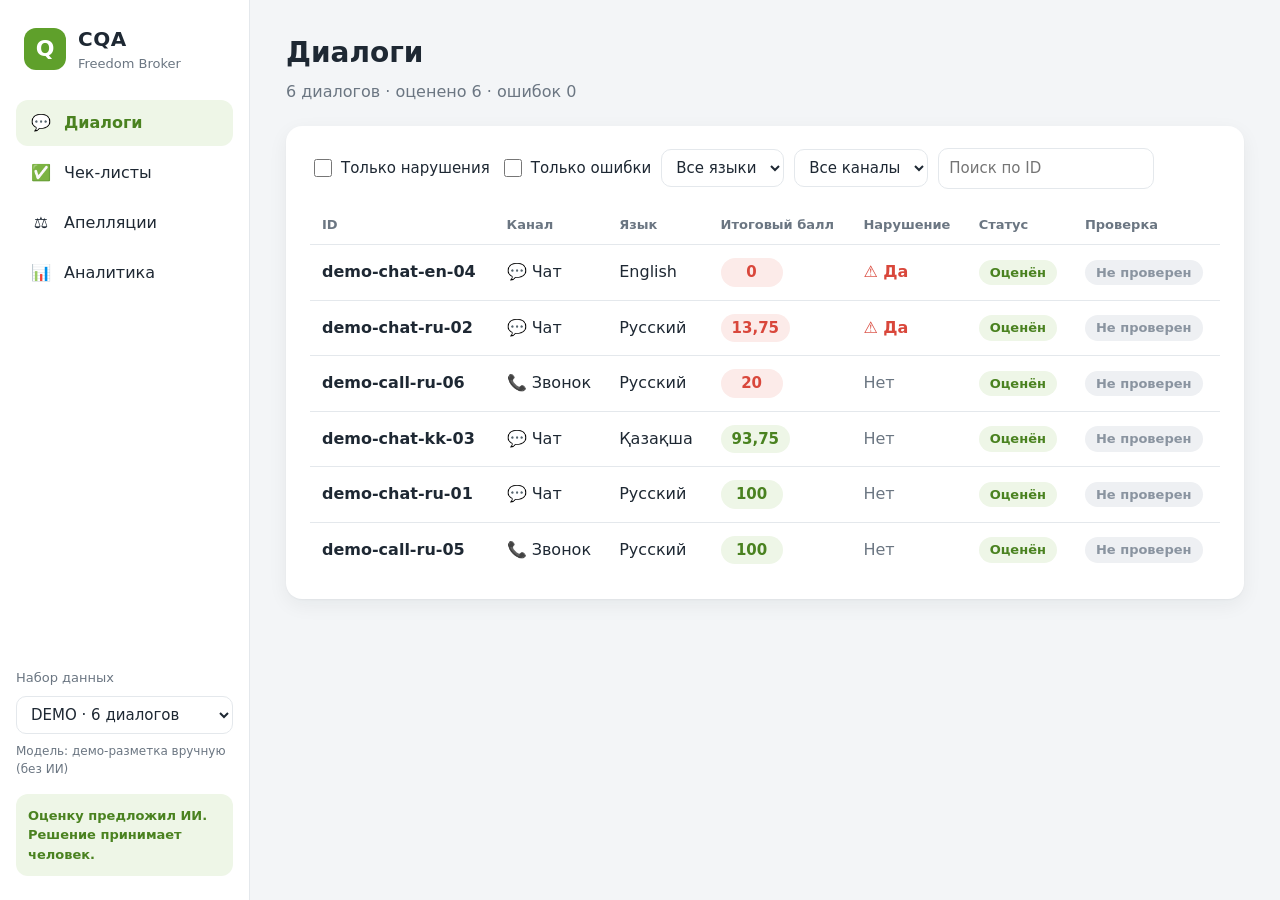
==== web/index.html @ d9158d1f "Сайт: диалоги, анализ разговора с аудиоплеером, апелляции, аналитика, чек-лист" ====
<!DOCTYPE html>
<html lang="ru">
<head>
  <meta charset="UTF-8">
  <meta name="viewport" content="width=device-width, initial-scale=1">
  <title>CQA · Контроль качества диалогов</title>
  <link rel="stylesheet" href="style.css">
</head>
<body>
  <!-- Боковое меню -->
  <aside class="sidebar">
    <div class="logo">
      <div class="logo-mark">Q</div>
      <div>
        <div class="logo-title">CQA</div>
        <div class="logo-sub">Freedom Broker</div>
      </div>
    </div>

    <nav class="menu">
      <a href="#dialogs" data-view="dialogs"><span class="icon">💬</span>Диалоги</a>
      <a href="#checklist" data-view="checklist"><span class="icon">✅</span>Чек-листы</a>
      <a href="#appeals" data-view="appeals"><span class="icon">⚖️</span>Апелляции <span id="appeals-count" class="menu-badge"></span></a>
      <a href="#analytics" data-view="analytics"><span class="icon">📊</span>Аналитика</a>
    </nav>

    <div class="sidebar-bottom">
      <label class="set-label" for="set-select">Набор данных</label>
      <select id="set-select"></select>
      <div id="model-name" class="model-name"></div>
      <div class="human-note">Оценку предложил ИИ.<br>Решение принимает человек.</div>
    </div>
  </aside>

  <!-- Основная часть: сюда app.js рисует нужный раздел -->
  <main id="app" class="main">
    <div class="loading">Загрузка данных…</div>
  </main>

  <!-- Окно "Оспорить оценку" -->
  <div id="modal" class="modal hidden">
    <div class="modal-card">
      <h3>Оспорить оценку</h3>
      <p class="muted" id="modal-dialog-id"></p>
      <label>Критерий
        <select id="appeal-criterion"></select>
      </label>
      <div class="ai-value-line">Оценка ИИ: <b id="appeal-ai-value"></b></div>
      <label>Какое значение вы считаете верным
        <select id="appeal-value"></select>
      </label>
      <label>Комментарий
        <textarea id="appeal-comment" rows="3" placeholder="Почему оценка неверна? Например: оператор представился в реплике 3"></textarea>
      </label>
      <div class="modal-buttons">
        <button class="btn" id="appeal-cancel">Отмена</button>
        <button class="btn btn-primary" id="appeal-save">Отправить апелляцию</button>
      </div>
    </div>
  </div>

  <div id="toast" class="toast hidden"></div>

  <script src="app.js"></script>
</body>
</html>
---- web/style.css ----
/* ===== Цвета и базовые настройки ===== */
:root {
  --green: #5FA02B;
  --green-dark: #4A8220;
  --green-light: #EEF6E7;
  --yellow: #E8A317;
  --yellow-light: #FDF4E0;
  --red: #D9473B;
  --red-light: #FCEBE9;
  --gray: #8A94A0;
  --gray-light: #EEF0F3;
  --bg: #F3F5F7;
  --card: #FFFFFF;
  --text: #1E2833;
  --muted: #6B7682;
  --border: #E4E8EC;
  --client: #3D7DD8;
  --operator: #5FA02B;
  --radius: 16px;
  --shadow: 0 1px 2px rgba(20, 30, 40, .04), 0 6px 20px rgba(20, 30, 40, .06);
}

* { box-sizing: border-box; }

body {
  margin: 0;
  font-family: system-ui, -apple-system, "Segoe UI", Roboto, sans-serif;
  font-size: 16px;
  line-height: 1.5;
  color: var(--text);
  background: var(--bg);
  display: flex;
  min-height: 100vh;
}

h1 { font-size: 28px; margin: 0 0 6px; }
h2 { font-size: 20px; margin: 0 0 14px; }
h3 { font-size: 18px; margin: 0 0 12px; }
.muted { color: var(--muted); }
.hidden { display: none !important; }

/* ===== Боковое меню ===== */
.sidebar {
  width: 250px;
  flex-shrink: 0;
  background: var(--card);
  border-right: 1px solid var(--border);
  padding: 24px 16px;
  display: flex;
  flex-direction: column;
  position: sticky;
  top: 0;
  height: 100vh;
}

.logo { display: flex; align-items: center; gap: 12px; padding: 0 8px 26px; }
.logo-mark {
  width: 42px; height: 42px; border-radius: 12px;
  background: var(--green); color: white;
  display: grid; place-items: center;
  font-weight: 800; font-size: 22px;
}
.logo-title { font-weight: 800; font-size: 20px; letter-spacing: .5px; }
.logo-sub { color: var(--muted); font-size: 13px; }

.menu { display: flex; flex-direction: column; gap: 4px; }
.menu a {
  display: flex; align-items: center; gap: 12px;
  padding: 11px 14px; border-radius: 12px;
  color: var(--text); text-decoration: none; font-weight: 500;
  transition: background .2s, color .2s;
}
.menu a:hover { background: var(--gray-light); }
.menu a.active { background: var(--green-light); color: var(--green-dark); font-weight: 650; }
.menu .icon { width: 22px; text-align: center; }
.menu-badge {
  margin-left: auto; background: var(--green); color: white;
  font-size: 12px; border-radius: 10px; padding: 1px 8px;
}
.menu-badge:empty { display: none; }

.sidebar-bottom { margin-top: auto; display: flex; flex-direction: column; gap: 8px; }
.set-label { font-size: 13px; color: var(--muted); }
.model-name { font-size: 12px; color: var(--muted); }
.human-note {
  margin-top: 8px; padding: 12px; border-radius: 12px;
  background: var(--green-light); color: var(--green-dark);
  font-size: 13px; font-weight: 600;
}

select, textarea, input {
  font: inherit; font-size: 15px;
  border: 1px solid var(--border); border-radius: 10px;
  padding: 8px 10px; background: white; color: var(--text);
}
select:focus, textarea:focus { outline: 2px solid var(--green-light); border-color: var(--green); }

/* ===== Основная часть ===== */
.main { flex: 1; padding: 32px 36px 60px; min-width: 0; }
.page-head { display: flex; align-items: flex-end; justify-content: space-between; gap: 16px; margin-bottom: 22px; flex-wrap: wrap; }
.loading { color: var(--muted); padding: 40px; }

.card {
  background: var(--card);
  border-radius: var(--radius);
  box-shadow: var(--shadow);
  padding: 22px 24px;
  animation: fadeUp .35s ease both;
}
@keyframes fadeUp { from { opacity: 0; transform: translateY(8px); } to { opacity: 1; transform: none; } }

.grid-2 { display: grid; grid-template-columns: minmax(0, 1.25fr) minmax(360px, 1fr); gap: 22px; align-items: start; }
.stack { display: flex; flex-direction: column; gap: 22px; }

/* ===== Кнопки, бейджи ===== */
.btn {
  font: inherit; font-size: 15px; font-weight: 600;
  border: 1px solid var(--border); background: white; color: var(--text);
  border-radius: 10px; padding: 9px 16px; cursor: pointer;
  transition: background .2s, border-color .2s, transform .1s;
}
.btn:hover { background: var(--gray-light); }
.btn:active { transform: scale(.98); }
.btn-primary { background: var(--green); border-color: var(--green); color: white; }
.btn-primary:hover { background: var(--green-dark); }
.btn-small { font-size: 13px; padding: 5px 10px; border-radius: 8px; }
.btn-link { border: none; background: none; color: var(--green-dark); padding: 2px 4px; font-weight: 600; }
.btn-link:hover { background: var(--green-light); }

.badge {
  display: inline-block; border-radius: 999px; padding: 3px 11px;
  font-size: 13px; font-weight: 650; white-space: nowrap;
}
.badge.good { background: var(--green-light); color: var(--green-dark); }
.badge.mid { background: var(--yellow-light); color: #9A6A00; }
.badge.bad { background: var(--red-light); color: var(--red); }
.badge.na { background: var(--gray-light); color: var(--gray); }
.score-badge { min-width: 62px; text-align: center; font-size: 15px; }

.chip {
  display: inline-block; padding: 3px 10px; border-radius: 8px;
  background: var(--gray-light); color: var(--muted); font-size: 13px; font-weight: 600;
}

/* ===== Таблица диалогов ===== */
.filters { display: flex; gap: 10px; flex-wrap: wrap; align-items: center; margin-bottom: 16px; }
.filters label { display: flex; align-items: center; gap: 6px; font-size: 15px; cursor: pointer; }
.filters input[type=checkbox] { width: 18px; height: 18px; accent-color: var(--green); }

table { width: 100%; border-collapse: collapse; }
th { text-align: left; font-size: 13px; color: var(--muted); font-weight: 600; padding: 10px 12px; border-bottom: 1px solid var(--border); }
td { padding: 13px 12px; border-bottom: 1px solid var(--border); white-space: nowrap; }
tbody tr { transition: background .15s; }
tbody tr.clickable { cursor: pointer; }
tbody tr.clickable:hover { background: #F7FAF4; }
tbody tr:last-child td { border-bottom: none; }
.id-cell { font-weight: 650; }
.flag { color: var(--red); font-weight: 700; }

/* ===== Экран разговора ===== */
.back { margin-bottom: 14px; }
.dialog-title { display: flex; align-items: center; gap: 10px; flex-wrap: wrap; }

.player audio { width: 100%; margin-bottom: 14px; }
.tracks { position: relative; }
.track-label { font-size: 13px; font-weight: 650; display: flex; align-items: center; gap: 6px; }
.dot { width: 10px; height: 10px; border-radius: 50%; display: inline-block; }
.tracks canvas { width: 100%; height: 150px; display: block; cursor: pointer; border-radius: 10px; background: #FAFBFC; }
.no-audio { padding: 12px; background: var(--yellow-light); border-radius: 10px; margin-bottom: 12px; font-size: 14px; }

.transcript { max-height: 620px; overflow-y: auto; padding-right: 6px; scroll-behavior: smooth; }
.turn {
  display: grid; grid-template-columns: 40px 1fr; gap: 12px;
  padding: 10px 12px; border-radius: 12px; margin-bottom: 6px;
  transition: background .3s, box-shadow .3s;
}
.turn:hover { background: #F8F9FA; }
.turn-n {
  width: 34px; height: 34px; border-radius: 10px; background: var(--gray-light);
  display: grid; place-items: center; font-weight: 700; font-size: 14px; color: var(--muted);
}
.turn-meta { font-size: 13px; color: var(--muted); display: flex; gap: 10px; align-items: center; }
.turn-role { font-weight: 700; }
.turn.client .turn-role { color: var(--client); }
.turn.operator .turn-role { color: var(--operator); }
.turn.bot .turn-role, .turn.event .turn-role { color: var(--gray); }
.turn.event .turn-text { color: var(--muted); font-style: italic; }
.turn.operator .turn-n { background: var(--green-light); color: var(--green-dark); }
.turn.client .turn-n { background: #E8F0FB; color: var(--client); }
.turn.playing { background: #F4F9EF; }
.turn.highlight { background: #FFF6D6; box-shadow: inset 4px 0 0 var(--yellow); }

/* Чат в виде ленты сообщений */
.chat .turn.operator { margin-left: 40px; }
.chat .turn.client { margin-right: 40px; }

/* ===== Карточка оценки ===== */
.score-head { display: flex; align-items: center; gap: 22px; margin-bottom: 18px; }
.ring { position: relative; width: 136px; height: 136px; flex-shrink: 0; }
.ring svg { transform: rotate(-90deg); }
.ring circle { fill: none; stroke-width: 12; }
.ring .ring-bg { stroke: var(--gray-light); }
.ring .ring-fg { stroke-linecap: round; transition: stroke-dashoffset 1.1s cubic-bezier(.2, .8, .2, 1); }
.ring-value { position: absolute; inset: 0; display: grid; place-items: center; text-align: center; }
.ring-value b { font-size: 34px; line-height: 1; display: block; }
.ring-value span { font-size: 12px; color: var(--muted); }

.criteria-list { display: flex; flex-direction: column; }
.crit-row {
  display: grid; grid-template-columns: 1fr auto; gap: 8px; align-items: center;
  padding: 11px 6px; border-bottom: 1px solid var(--border);
}
.crit-row:last-child { border-bottom: none; }
.crit-name { font-weight: 600; }
.crit-bar { height: 6px; background: var(--gray-light); border-radius: 3px; margin-top: 6px; overflow: hidden; }
.crit-bar div { height: 100%; border-radius: 3px; transition: width .8s ease; }
.crit-points { font-weight: 700; font-size: 15px; text-align: right; }
.changed { font-size: 12px; color: var(--muted); }

.reason {
  border-left: 4px solid var(--yellow); background: #FFFCF4;
  padding: 12px 14px; border-radius: 0 12px 12px 0; margin-bottom: 10px;
}
.reason.bad { border-color: var(--red); background: #FFF8F7; }
.reason-title { font-weight: 700; display: flex; justify-content: space-between; gap: 8px; }
.reason p { margin: 4px 0 6px; }

.critical-alert {
  background: var(--red-light); color: var(--red); font-weight: 650;
  padding: 12px 14px; border-radius: 12px; margin-bottom: 14px;
}
.error-box {
  background: var(--red-light); border-radius: 12px; padding: 18px; color: #8B2A21;
}
.actions { display: flex; gap: 10px; flex-wrap: wrap; margin-top: 16px; }
.ai-note { font-size: 13px; color: var(--muted); margin-top: 14px; text-align: center; }

/* ===== Чек-лист ===== */
.formula {
  background: var(--green-light); border-radius: 12px; padding: 16px 18px;
  font-size: 16px; margin: 12px 0;
}
.code { font-family: ui-monospace, Menlo, monospace; font-size: 14px; color: var(--muted); }

/* ===== Апелляции ===== */
.appeal-layout { display: grid; grid-template-columns: minmax(300px, 1fr) minmax(0, 1.4fr); gap: 22px; align-items: start; }
.appeal-item {
  padding: 14px; border-radius: 12px; border: 1px solid var(--border);
  margin-bottom: 10px; cursor: pointer; transition: border-color .2s, background .2s;
}
.appeal-item:hover { border-color: var(--green); }
.appeal-item.selected { border-color: var(--green); background: var(--green-light); }
.appeal-top { display: flex; justify-content: space-between; gap: 8px; font-weight: 650; }
.status-new { background: var(--yellow-light); color: #9A6A00; }
.status-done { background: var(--green-light); color: var(--green-dark); }
.compare { display: flex; align-items: center; gap: 14px; font-size: 22px; font-weight: 800; margin: 10px 0 16px; flex-wrap: wrap; }
.compare .arrow { color: var(--muted); }
.quote { background: #F8F9FA; border-radius: 10px; padding: 10px 12px; margin-bottom: 8px; font-size: 15px; }
.form-row { display: flex; flex-direction: column; gap: 6px; margin-bottom: 12px; }
.empty { text-align: center; color: var(--muted); padding: 40px 10px; }

/* ===== Аналитика ===== */
.kpis { display: grid; grid-template-columns: repeat(4, 1fr); gap: 18px; margin-bottom: 22px; }
.kpi .kpi-value { font-size: 34px; font-weight: 800; }
.kpi .kpi-label { color: var(--muted); font-size: 14px; }

.histogram { display: flex; align-items: flex-end; gap: 8px; height: 200px; padding-top: 20px; }
.histogram .col { flex: 1; display: flex; flex-direction: column; align-items: center; justify-content: flex-end; height: 100%; }
.histogram .bar { width: 100%; border-radius: 8px 8px 3px 3px; transition: height .8s ease; min-height: 2px; position: relative; }
.histogram .bar span { position: absolute; top: -20px; left: 0; right: 0; text-align: center; font-size: 13px; font-weight: 700; }
.histogram .col-label { font-size: 12px; color: var(--muted); margin-top: 6px; }

.hbar-row { display: grid; grid-template-columns: 210px 1fr 60px; gap: 12px; align-items: center; margin-bottom: 12px; }
.hbar { background: var(--gray-light); border-radius: 6px; height: 14px; overflow: hidden; }
.hbar div { height: 100%; background: var(--red); border-radius: 6px; transition: width .8s ease; }
.hbar-value { text-align: right; font-weight: 700; }

.reco { display: grid; grid-template-columns: auto 1fr; gap: 12px; padding: 12px 0; border-bottom: 1px solid var(--border); }
.reco:last-child { border-bottom: none; }
.tag { font-size: 12px; font-weight: 700; padding: 3px 10px; border-radius: 8px; height: fit-content; white-space: nowrap; }
.tag-instr { background: #E8F0FB; color: var(--client); }
.tag-service { background: var(--yellow-light); color: #9A6A00; }
.tag-product { background: #F1E9FB; color: #7A4BC4; }
.tag-people { background: var(--green-light); color: var(--green-dark); }

.benefits { display: grid; grid-template-columns: repeat(4, 1fr); gap: 14px; }
.benefit { background: var(--green-light); border-radius: 14px; padding: 16px; }
.benefit b { display: block; margin-bottom: 4px; color: var(--green-dark); }

/* ===== Окно апелляции ===== */
.modal { position: fixed; inset: 0; background: rgba(20, 30, 40, .35); display: grid; place-items: center; z-index: 10; animation: fadeIn .2s; }
@keyframes fadeIn { from { opacity: 0; } }
.modal-card { background: white; border-radius: var(--radius); padding: 26px; width: min(480px, 92vw); box-shadow: 0 20px 60px rgba(0, 0, 0, .2); animation: fadeUp .25s ease; }
.modal-card label { display: flex; flex-direction: column; gap: 6px; margin-bottom: 14px; font-weight: 600; font-size: 15px; }
.ai-value-line { margin: -4px 0 14px; color: var(--muted); }
.modal-buttons { display: flex; justify-content: flex-end; gap: 10px; }

.toast {
  position: fixed; bottom: 24px; left: 50%; transform: translateX(-50%);
  background: var(--text); color: white; padding: 12px 20px; border-radius: 12px;
  font-weight: 600; z-index: 20; animation: fadeUp .25s;
}

/* ===== Адаптивность ===== */
@media (max-width: 1150px) {
  .grid-2, .appeal-layout { grid-template-columns: 1fr; }
  .kpis, .benefits { grid-template-columns: repeat(2, 1fr); }
}
@media (max-width: 760px) {
  body { flex-direction: column; }
  .sidebar { width: 100%; height: auto; position: static; }
  .main { padding: 20px 16px; }
  .hbar-row { grid-template-columns: 120px 1fr 50px; }
  .table-wrap { overflow-x: auto; }
}
/* Большой экран / проектор */
@media (min-width: 1700px) {
  body { font-size: 17px; }
  .transcript { max-height: 760px; }
}
.transcript { position: relative; }
td.wrap { white-space: normal; }
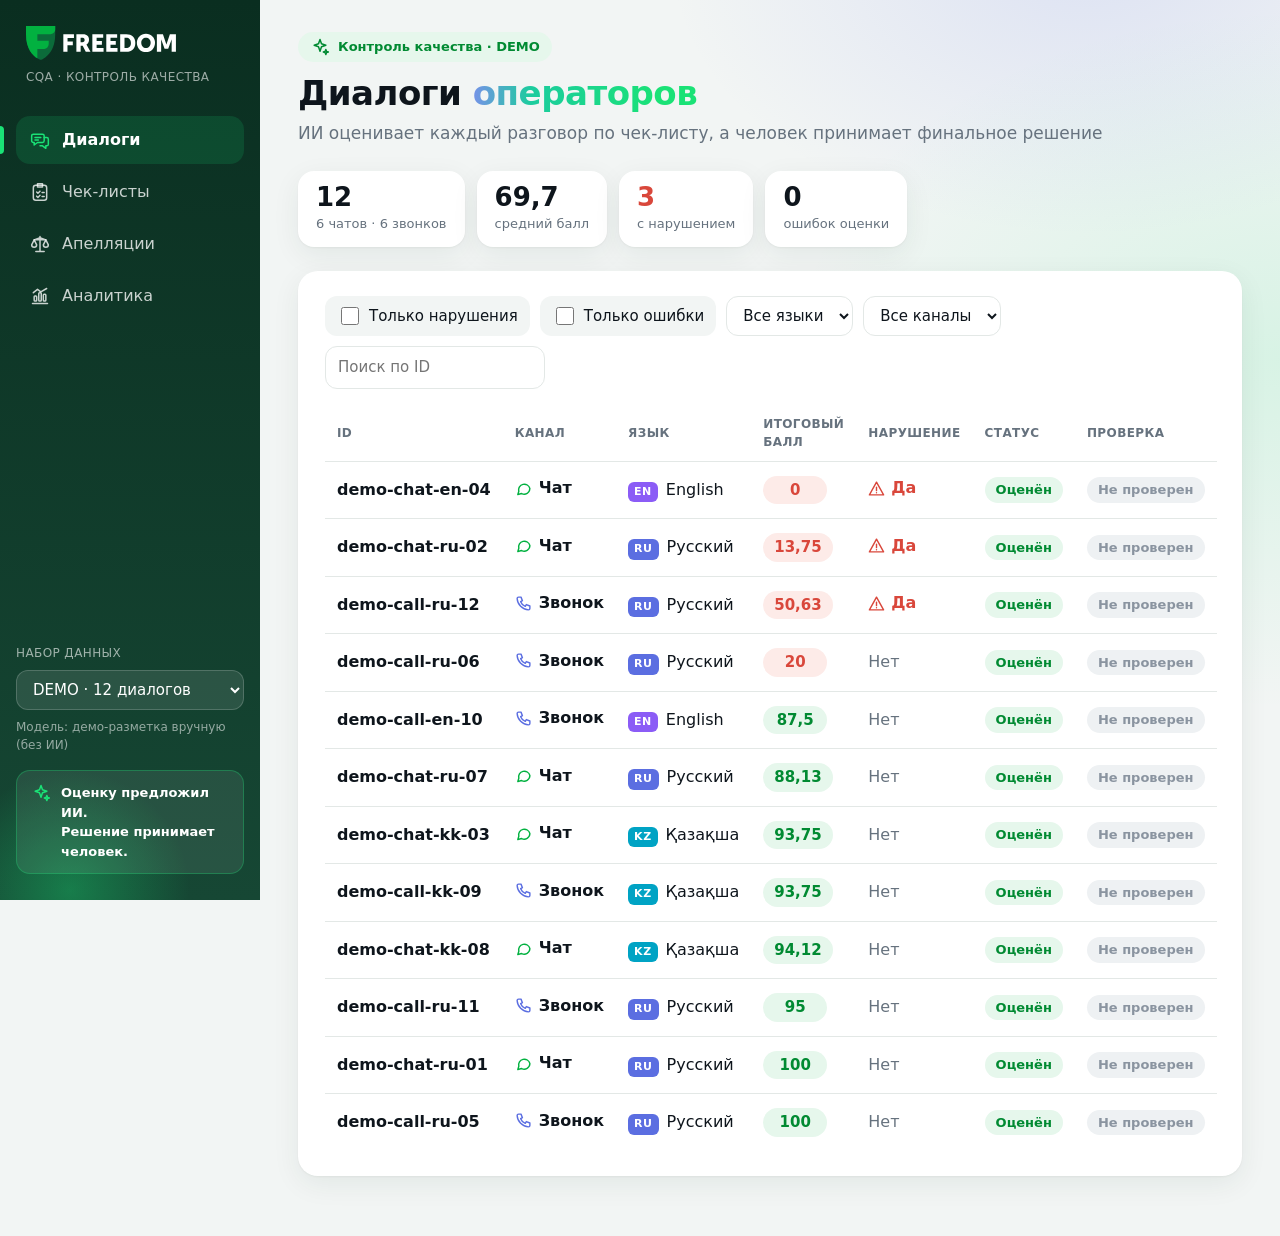
==== commit b0a0d761: "Редизайн в стиле Freedom: логотип, свои иконки, градиенты, новая аналитика; демо-наборы DEMO (12) и " ====
--- a/web/index.html
+++ b/web/index.html
@@ -3,32 +3,90 @@
 <head>
   <meta charset="UTF-8">
   <meta name="viewport" content="width=device-width, initial-scale=1">
-  <title>CQA · Контроль качества диалогов</title>
+  <title>Freedom CQA · Контроль качества диалогов</title>
+  <link rel="icon" href="img/freedom-logo.svg">
   <link rel="stylesheet" href="style.css">
 </head>
 <body>
+  <!-- Набор иконок. Нарисованы вручную: линии 24x24.
+       Используются так: <svg class="i"><use href="#i-chat"></use></svg> -->
+  <svg width="0" height="0" style="position:absolute">
+    <symbol id="i-dialogs" viewBox="0 0 24 24" fill="none" stroke="currentColor" stroke-width="1.8" stroke-linecap="round" stroke-linejoin="round">
+      <path d="M4 5h11a2 2 0 0 1 2 2v6a2 2 0 0 1-2 2H9l-4 3v-3H4a2 2 0 0 1-2-2V7a2 2 0 0 1 2-2z"/>
+      <path d="M17 9h3a2 2 0 0 1 2 2v6a2 2 0 0 1-2 2h-1v3l-4-3h-3"/>
+      <path d="M6 9h7M6 12h4"/>
+    </symbol>
+    <symbol id="i-checklist" viewBox="0 0 24 24" fill="none" stroke="currentColor" stroke-width="1.8" stroke-linecap="round" stroke-linejoin="round">
+      <rect x="4" y="4" width="16" height="18" rx="3"/>
+      <path d="M9 2h6v4H9z"/>
+      <path d="M8 12l1.5 1.5L12 11M8 17l1.5 1.5L12 16M14.5 12.5H17M14.5 17.5H17"/>
+    </symbol>
+    <symbol id="i-appeals" viewBox="0 0 24 24" fill="none" stroke="currentColor" stroke-width="1.8" stroke-linecap="round" stroke-linejoin="round">
+      <path d="M12 3v18M7 21h10M5 7h14M12 4.5l-7 2.5M12 4.5l7 2.5"/>
+      <path d="M5 7l-3 6a3 3 0 0 0 6 0zM19 7l-3 6a3 3 0 0 0 6 0z"/>
+    </symbol>
+    <symbol id="i-analytics" viewBox="0 0 24 24" fill="none" stroke="currentColor" stroke-width="1.8" stroke-linecap="round" stroke-linejoin="round">
+      <path d="M3 21h18"/>
+      <rect x="5" y="12" width="3" height="6" rx="1"/><rect x="10.5" y="8" width="3" height="10" rx="1"/><rect x="16" y="10" width="3" height="8" rx="1"/>
+      <path d="M4 8l5-4 4 3 7-4"/>
+    </symbol>
+    <symbol id="i-chat" viewBox="0 0 24 24" fill="none" stroke="currentColor" stroke-width="2" stroke-linecap="round" stroke-linejoin="round">
+      <path d="M21 12a8 8 0 0 1-11.6 7.1L4 20.5l1.4-4.6A8 8 0 1 1 21 12z"/>
+    </symbol>
+    <symbol id="i-call" viewBox="0 0 24 24" fill="none" stroke="currentColor" stroke-width="2" stroke-linecap="round" stroke-linejoin="round">
+      <path d="M5 3h3.5l2 5-2.5 1.5a11 11 0 0 0 6.5 6.5L16 13.5l5 2V19a2 2 0 0 1-2 2A17 17 0 0 1 3 5a2 2 0 0 1 2-2z"/>
+    </symbol>
+    <symbol id="i-alert" viewBox="0 0 24 24" fill="none" stroke="currentColor" stroke-width="2" stroke-linecap="round" stroke-linejoin="round">
+      <path d="M12 3l10 18H2z"/><path d="M12 10v5M12 18h.01"/>
+    </symbol>
+    <symbol id="i-spark" viewBox="0 0 24 24" fill="none" stroke="currentColor" stroke-width="1.8" stroke-linecap="round" stroke-linejoin="round">
+      <path d="M12 3l1.8 5.2L19 10l-5.2 1.8L12 17l-1.8-5.2L5 10l5.2-1.8z"/><path d="M19 15l.8 2.2L22 18l-2.2.8L19 21l-.8-2.2L16 18l2.2-.8z"/>
+    </symbol>
+    <symbol id="i-download" viewBox="0 0 24 24" fill="none" stroke="currentColor" stroke-width="2" stroke-linecap="round" stroke-linejoin="round">
+      <path d="M12 4v11M7 10l5 5 5-5M5 20h14"/>
+    </symbol>
+    <symbol id="i-star" viewBox="0 0 24 24" fill="none" stroke="currentColor" stroke-width="2" stroke-linecap="round" stroke-linejoin="round">
+      <path d="M12 3l2.7 5.6 6.1.9-4.4 4.3 1 6.1L12 17l-5.4 2.9 1-6.1-4.4-4.3 6.1-.9z"/>
+    </symbol>
+    <symbol id="i-check" viewBox="0 0 24 24" fill="none" stroke="currentColor" stroke-width="2" stroke-linecap="round" stroke-linejoin="round">
+      <circle cx="12" cy="12" r="9"/><path d="M8 12.5l2.5 2.5L16 9.5"/>
+    </symbol>
+    <symbol id="i-shield" viewBox="0 0 24 24" fill="none" stroke="currentColor" stroke-width="2" stroke-linecap="round" stroke-linejoin="round">
+      <path d="M12 3l8 3v6c0 5-3.5 8-8 9-4.5-1-8-4-8-9V6z"/><path d="M9 12l2 2 4-4"/>
+    </symbol>
+    <symbol id="i-people" viewBox="0 0 24 24" fill="none" stroke="currentColor" stroke-width="2" stroke-linecap="round" stroke-linejoin="round">
+      <circle cx="9" cy="8" r="3.5"/><path d="M2.5 20a6.5 6.5 0 0 1 13 0"/><circle cx="17" cy="9" r="2.5"/><path d="M17 14.5a4.5 4.5 0 0 1 4.5 4.5"/>
+    </symbol>
+    <symbol id="i-gear" viewBox="0 0 24 24" fill="none" stroke="currentColor" stroke-width="2" stroke-linecap="round" stroke-linejoin="round">
+      <circle cx="12" cy="12" r="3"/><path d="M12 2v3M12 19v3M2 12h3M19 12h3M4.9 4.9l2.1 2.1M17 17l2.1 2.1M4.9 19.1L7 17M17 7l2.1-2.1"/>
+    </symbol>
+    <symbol id="i-back" viewBox="0 0 24 24" fill="none" stroke="currentColor" stroke-width="2" stroke-linecap="round" stroke-linejoin="round">
+      <path d="M15 5l-7 7 7 7"/>
+    </symbol>
+  </svg>
+
   <!-- Боковое меню -->
   <aside class="sidebar">
     <div class="logo">
-      <div class="logo-mark">Q</div>
-      <div>
-        <div class="logo-title">CQA</div>
-        <div class="logo-sub">Freedom Broker</div>
-      </div>
+      <img src="img/freedom-logo-white.svg" alt="Freedom">
+      <div class="logo-sub">CQA · контроль качества</div>
     </div>
 
     <nav class="menu">
-      <a href="#dialogs" data-view="dialogs"><span class="icon">💬</span>Диалоги</a>
-      <a href="#checklist" data-view="checklist"><span class="icon">✅</span>Чек-листы</a>
-      <a href="#appeals" data-view="appeals"><span class="icon">⚖️</span>Апелляции <span id="appeals-count" class="menu-badge"></span></a>
-      <a href="#analytics" data-view="analytics"><span class="icon">📊</span>Аналитика</a>
+      <a href="#dialogs" data-view="dialogs"><svg class="i"><use href="#i-dialogs"></use></svg>Диалоги</a>
+      <a href="#checklist" data-view="checklist"><svg class="i"><use href="#i-checklist"></use></svg>Чек-листы</a>
+      <a href="#appeals" data-view="appeals"><svg class="i"><use href="#i-appeals"></use></svg>Апелляции <span id="appeals-count" class="menu-badge"></span></a>
+      <a href="#analytics" data-view="analytics"><svg class="i"><use href="#i-analytics"></use></svg>Аналитика</a>
     </nav>
 
     <div class="sidebar-bottom">
       <label class="set-label" for="set-select">Набор данных</label>
       <select id="set-select"></select>
       <div id="model-name" class="model-name"></div>
-      <div class="human-note">Оценку предложил ИИ.<br>Решение принимает человек.</div>
+      <div class="human-note">
+        <svg class="i"><use href="#i-spark"></use></svg>
+        <div>Оценку предложил ИИ.<br>Решение принимает человек.</div>
+      </div>
     </div>
   </aside>
 
--- a/web/style.css
+++ b/web/style.css
@@ -1,23 +1,31 @@
-/* ===== Цвета и базовые настройки ===== */
+/* ===== Цвета в стиле Freedom: тёмно-зелёный, яркий зелёный и градиент сине-фиолетовый → зелёный ===== */
 :root {
-  --green: #5FA02B;
-  --green-dark: #4A8220;
-  --green-light: #EEF6E7;
+  --brand-dark: #0E3B2A;
+  --brand: #164734;
+  --green: #02B140;
+  --green-dark: #018A32;
+  --green-neon: #1AE276;
+  --green-light: #E6F7EC;
+  --gradient: linear-gradient(91deg, #7D8DEE -2%, #1CCC9E 26%, #1AE276 83%);
   --yellow: #E8A317;
-  --yellow-light: #FDF4E0;
+  --yellow-light: #FFF5DD;
   --red: #D9473B;
-  --red-light: #FCEBE9;
+  --red-light: #FDEBE8;
+  --blue: #5B6EE1;
+  --blue-light: #ECEFFD;
+  --violet: #8B5CF6;
+  --violet-light: #F1EAFE;
   --gray: #8A94A0;
-  --gray-light: #EEF0F3;
-  --bg: #F3F5F7;
+  --gray-light: #EEF1F3;
+  --bg: #F2F5F4;
   --card: #FFFFFF;
-  --text: #1E2833;
-  --muted: #6B7682;
-  --border: #E4E8EC;
-  --client: #3D7DD8;
-  --operator: #5FA02B;
-  --radius: 16px;
-  --shadow: 0 1px 2px rgba(20, 30, 40, .04), 0 6px 20px rgba(20, 30, 40, .06);
+  --text: #0E151C;
+  --muted: #66727E;
+  --border: #E3E8E6;
+  --client: #5B6EE1;
+  --operator: #02B140;
+  --radius: 20px;
+  --shadow: 0 1px 2px rgba(14, 59, 42, .05), 0 8px 28px rgba(14, 59, 42, .07);
 }
 
 * { box-sizing: border-box; }
@@ -32,166 +40,223 @@
   display: flex;
   min-height: 100vh;
 }
-
-h1 { font-size: 28px; margin: 0 0 6px; }
-h2 { font-size: 20px; margin: 0 0 14px; }
-h3 { font-size: 18px; margin: 0 0 12px; }
+/* мягкие цветные пятна на фоне, как на сайте Freedom */
+body::before {
+  content: "";
+  position: fixed;
+  inset: 0;
+  z-index: -1;
+  background:
+    radial-gradient(600px 400px at 85% -5%, rgba(125, 141, 238, .18), transparent 70%),
+    radial-gradient(700px 500px at 100% 40%, rgba(26, 226, 118, .12), transparent 70%),
+    var(--bg);
+}
+
+h1 { font-size: 34px; line-height: 1.15; margin: 0 0 8px; letter-spacing: -.5px; }
+h2 { font-size: 19px; margin: 0 0 16px; }
+h3 { font-size: 17px; margin: 0 0 12px; }
 .muted { color: var(--muted); }
 .hidden { display: none !important; }
-
-/* ===== Боковое меню ===== */
+.gradient-text { background: var(--gradient); -webkit-background-clip: text; background-clip: text; color: transparent; }
+
+/* Иконки */
+.i { width: 20px; height: 20px; flex-shrink: 0; vertical-align: -4px; }
+
+/* ===== Боковое меню (тёмно-зелёное) ===== */
 .sidebar {
-  width: 250px;
+  width: 260px;
   flex-shrink: 0;
-  background: var(--card);
-  border-right: 1px solid var(--border);
-  padding: 24px 16px;
+  background: linear-gradient(180deg, #0A2E20 0%, var(--brand) 100%);
+  color: white;
+  padding: 26px 16px;
   display: flex;
   flex-direction: column;
   position: sticky;
   top: 0;
   height: 100vh;
-}
-
-.logo { display: flex; align-items: center; gap: 12px; padding: 0 8px 26px; }
-.logo-mark {
-  width: 42px; height: 42px; border-radius: 12px;
-  background: var(--green); color: white;
-  display: grid; place-items: center;
-  font-weight: 800; font-size: 22px;
-}
-.logo-title { font-weight: 800; font-size: 20px; letter-spacing: .5px; }
-.logo-sub { color: var(--muted); font-size: 13px; }
+  overflow: hidden;
+}
+/* светящееся пятно внизу меню */
+.sidebar::after {
+  content: "";
+  position: absolute;
+  width: 260px; height: 260px;
+  left: -60px; bottom: -120px;
+  background: radial-gradient(circle, rgba(26, 226, 118, .35), transparent 65%);
+  pointer-events: none;
+}
+.logo { padding: 0 10px 30px; }
+.logo img { width: 150px; display: block; }
+.logo-sub { font-size: 12px; color: rgba(255, 255, 255, .6); margin-top: 8px; letter-spacing: .4px; text-transform: uppercase; }
 
 .menu { display: flex; flex-direction: column; gap: 4px; }
 .menu a {
+  position: relative;
   display: flex; align-items: center; gap: 12px;
-  padding: 11px 14px; border-radius: 12px;
-  color: var(--text); text-decoration: none; font-weight: 500;
+  padding: 12px 14px; border-radius: 14px;
+  color: rgba(255, 255, 255, .78); text-decoration: none; font-weight: 500;
   transition: background .2s, color .2s;
 }
-.menu a:hover { background: var(--gray-light); }
-.menu a.active { background: var(--green-light); color: var(--green-dark); font-weight: 650; }
-.menu .icon { width: 22px; text-align: center; }
+.menu a:hover { background: rgba(255, 255, 255, .07); color: white; }
+.menu a.active { background: rgba(26, 226, 118, .14); color: white; font-weight: 650; }
+.menu a.active::before {
+  content: ""; position: absolute; left: -16px; top: 10px; bottom: 10px; width: 4px;
+  border-radius: 0 4px 4px 0; background: var(--green-neon);
+}
+.menu a.active .i { color: var(--green-neon); }
 .menu-badge {
-  margin-left: auto; background: var(--green); color: white;
-  font-size: 12px; border-radius: 10px; padding: 1px 8px;
+  margin-left: auto; background: var(--green-neon); color: var(--brand-dark);
+  font-size: 12px; font-weight: 800; border-radius: 10px; padding: 1px 8px;
 }
 .menu-badge:empty { display: none; }
 
-.sidebar-bottom { margin-top: auto; display: flex; flex-direction: column; gap: 8px; }
-.set-label { font-size: 13px; color: var(--muted); }
-.model-name { font-size: 12px; color: var(--muted); }
+.sidebar-bottom { margin-top: auto; display: flex; flex-direction: column; gap: 8px; position: relative; z-index: 1; }
+.set-label { font-size: 12px; color: rgba(255, 255, 255, .6); text-transform: uppercase; letter-spacing: .4px; }
+.sidebar select { background: rgba(255, 255, 255, .1); color: white; border-color: rgba(255, 255, 255, .18); }
+.sidebar select option { color: var(--text); }
+.model-name { font-size: 12px; color: rgba(255, 255, 255, .55); }
 .human-note {
-  margin-top: 8px; padding: 12px; border-radius: 12px;
-  background: var(--green-light); color: var(--green-dark);
-  font-size: 13px; font-weight: 600;
-}
+  margin-top: 8px; padding: 12px 14px; border-radius: 14px;
+  background: rgba(255, 255, 255, .08); border: 1px solid rgba(26, 226, 118, .3);
+  font-size: 13px; font-weight: 600; display: flex; gap: 10px; align-items: flex-start;
+}
+.human-note .i { color: var(--green-neon); }
 
 select, textarea, input {
   font: inherit; font-size: 15px;
-  border: 1px solid var(--border); border-radius: 10px;
-  padding: 8px 10px; background: white; color: var(--text);
-}
-select:focus, textarea:focus { outline: 2px solid var(--green-light); border-color: var(--green); }
+  border: 1px solid var(--border); border-radius: 12px;
+  padding: 9px 12px; background: white; color: var(--text);
+}
+select:focus, textarea:focus, input:focus { outline: 3px solid var(--green-light); border-color: var(--green); }
 
 /* ===== Основная часть ===== */
-.main { flex: 1; padding: 32px 36px 60px; min-width: 0; }
+.main { flex: 1; padding: 32px 38px 60px; min-width: 0; }
 .page-head { display: flex; align-items: flex-end; justify-content: space-between; gap: 16px; margin-bottom: 22px; flex-wrap: wrap; }
 .loading { color: var(--muted); padding: 40px; }
+
+/* Шапка раздела с градиентным заголовком и цифрами */
+.hero { display: flex; justify-content: space-between; align-items: flex-end; gap: 24px; flex-wrap: wrap; margin-bottom: 24px; }
+.hero-kicker {
+  display: inline-flex; align-items: center; gap: 8px; font-size: 13px; font-weight: 650;
+  color: var(--green-dark); background: var(--green-light); padding: 5px 12px; border-radius: 999px; margin-bottom: 12px;
+}
+.hero-sub { color: var(--muted); font-size: 17px; }
+.hero-stats { display: flex; gap: 12px; flex-wrap: wrap; }
+.hero-stat {
+  background: white; border-radius: 16px; padding: 12px 18px; min-width: 120px;
+  box-shadow: var(--shadow); animation: fadeUp .4s ease both;
+}
+.hero-stat b { display: block; font-size: 26px; line-height: 1.1; }
+.hero-stat span { font-size: 13px; color: var(--muted); }
+.hero-stat.danger b { color: var(--red); }
 
 .card {
   background: var(--card);
   border-radius: var(--radius);
   box-shadow: var(--shadow);
-  padding: 22px 24px;
-  animation: fadeUp .35s ease both;
-}
-@keyframes fadeUp { from { opacity: 0; transform: translateY(8px); } to { opacity: 1; transform: none; } }
+  border: 1px solid rgba(255, 255, 255, .8);
+  padding: 24px 26px;
+  animation: fadeUp .4s ease both;
+}
+@keyframes fadeUp { from { opacity: 0; transform: translateY(10px); } to { opacity: 1; transform: none; } }
 
 .grid-2 { display: grid; grid-template-columns: minmax(0, 1.25fr) minmax(360px, 1fr); gap: 22px; align-items: start; }
+.grid-3 { display: grid; grid-template-columns: repeat(3, minmax(0, 1fr)); gap: 22px; align-items: stretch; }
 .stack { display: flex; flex-direction: column; gap: 22px; }
 
 /* ===== Кнопки, бейджи ===== */
 .btn {
-  font: inherit; font-size: 15px; font-weight: 600;
+  font: inherit; font-size: 15px; font-weight: 650;
+  display: inline-flex; align-items: center; gap: 8px;
   border: 1px solid var(--border); background: white; color: var(--text);
-  border-radius: 10px; padding: 9px 16px; cursor: pointer;
-  transition: background .2s, border-color .2s, transform .1s;
+  border-radius: 12px; padding: 10px 18px; cursor: pointer; text-decoration: none;
+  transition: background .2s, border-color .2s, transform .1s, box-shadow .2s;
 }
 .btn:hover { background: var(--gray-light); }
 .btn:active { transform: scale(.98); }
-.btn-primary { background: var(--green); border-color: var(--green); color: white; }
-.btn-primary:hover { background: var(--green-dark); }
-.btn-small { font-size: 13px; padding: 5px 10px; border-radius: 8px; }
-.btn-link { border: none; background: none; color: var(--green-dark); padding: 2px 4px; font-weight: 600; }
+.btn-primary { background: var(--brand); border-color: var(--brand); color: white; }
+.btn-primary:hover { background: var(--brand-dark); box-shadow: 0 6px 18px rgba(2, 177, 64, .25); }
+.btn-small { font-size: 13px; padding: 5px 10px; border-radius: 9px; }
+.btn-link { border: none; background: none; color: var(--green-dark); padding: 3px 6px; font-weight: 650; }
 .btn-link:hover { background: var(--green-light); }
 
 .badge {
   display: inline-block; border-radius: 999px; padding: 3px 11px;
-  font-size: 13px; font-weight: 650; white-space: nowrap;
+  font-size: 13px; font-weight: 700; white-space: nowrap;
 }
 .badge.good { background: var(--green-light); color: var(--green-dark); }
 .badge.mid { background: var(--yellow-light); color: #9A6A00; }
 .badge.bad { background: var(--red-light); color: var(--red); }
 .badge.na { background: var(--gray-light); color: var(--gray); }
-.score-badge { min-width: 62px; text-align: center; font-size: 15px; }
+.score-badge { min-width: 64px; text-align: center; font-size: 15px; }
 
 .chip {
-  display: inline-block; padding: 3px 10px; border-radius: 8px;
-  background: var(--gray-light); color: var(--muted); font-size: 13px; font-weight: 600;
-}
+  display: inline-flex; align-items: center; gap: 6px; padding: 4px 11px; border-radius: 10px;
+  background: white; color: var(--muted); font-size: 13px; font-weight: 650; box-shadow: var(--shadow);
+}
+.channel { display: inline-flex; align-items: center; gap: 7px; font-weight: 600; }
+.channel .i { width: 17px; height: 17px; }
+.channel.call .i { color: var(--blue); }
+.channel.chat .i { color: var(--green); }
+.lang {
+  display: inline-block; font-size: 11px; font-weight: 800; letter-spacing: .5px;
+  padding: 2px 6px; border-radius: 6px; margin-right: 8px; color: white;
+}
+.lang-ru { background: var(--blue); }
+.lang-kk { background: #00A3C4; }
+.lang-en { background: var(--violet); }
 
 /* ===== Таблица диалогов ===== */
 .filters { display: flex; gap: 10px; flex-wrap: wrap; align-items: center; margin-bottom: 16px; }
-.filters label { display: flex; align-items: center; gap: 6px; font-size: 15px; cursor: pointer; }
+.filters label { display: flex; align-items: center; gap: 7px; font-size: 15px; cursor: pointer; padding: 8px 12px; border-radius: 12px; background: var(--bg); }
 .filters input[type=checkbox] { width: 18px; height: 18px; accent-color: var(--green); }
 
 table { width: 100%; border-collapse: collapse; }
-th { text-align: left; font-size: 13px; color: var(--muted); font-weight: 600; padding: 10px 12px; border-bottom: 1px solid var(--border); }
-td { padding: 13px 12px; border-bottom: 1px solid var(--border); white-space: nowrap; }
+th { text-align: left; font-size: 12px; text-transform: uppercase; letter-spacing: .4px; color: var(--muted); font-weight: 650; padding: 10px 12px; border-bottom: 1px solid var(--border); }
+td { padding: 14px 12px; border-bottom: 1px solid var(--border); white-space: nowrap; }
+td.wrap { white-space: normal; }
 tbody tr { transition: background .15s; }
 tbody tr.clickable { cursor: pointer; }
-tbody tr.clickable:hover { background: #F7FAF4; }
+tbody tr.clickable:hover { background: #F4FBF6; }
 tbody tr:last-child td { border-bottom: none; }
-.id-cell { font-weight: 650; }
-.flag { color: var(--red); font-weight: 700; }
+.id-cell { font-weight: 700; }
+.flag { color: var(--red); font-weight: 700; display: inline-flex; align-items: center; gap: 6px; }
+.flag .i { width: 17px; height: 17px; }
 
 /* ===== Экран разговора ===== */
-.back { margin-bottom: 14px; }
+.back { margin-bottom: 16px; }
 .dialog-title { display: flex; align-items: center; gap: 10px; flex-wrap: wrap; }
 
 .player audio { width: 100%; margin-bottom: 14px; }
-.tracks { position: relative; }
 .track-label { font-size: 13px; font-weight: 650; display: flex; align-items: center; gap: 6px; }
-.dot { width: 10px; height: 10px; border-radius: 50%; display: inline-block; }
-.tracks canvas { width: 100%; height: 150px; display: block; cursor: pointer; border-radius: 10px; background: #FAFBFC; }
-.no-audio { padding: 12px; background: var(--yellow-light); border-radius: 10px; margin-bottom: 12px; font-size: 14px; }
-
-.transcript { max-height: 620px; overflow-y: auto; padding-right: 6px; scroll-behavior: smooth; }
+.dot { width: 10px; height: 10px; border-radius: 50%; display: inline-block; flex-shrink: 0; }
+.tracks canvas { width: 100%; height: 150px; display: block; cursor: pointer; border-radius: 14px; background: #F7FAF9; }
+.no-audio { padding: 12px; background: var(--yellow-light); border-radius: 12px; margin-bottom: 12px; font-size: 14px; }
+
+.transcript { position: relative; max-height: 620px; overflow-y: auto; padding-right: 6px; scroll-behavior: smooth; }
 .turn {
   display: grid; grid-template-columns: 40px 1fr; gap: 12px;
-  padding: 10px 12px; border-radius: 12px; margin-bottom: 6px;
+  padding: 10px 12px; border-radius: 14px; margin-bottom: 6px;
   transition: background .3s, box-shadow .3s;
 }
-.turn:hover { background: #F8F9FA; }
+.turn:hover { background: #F7F9F8; }
 .turn-n {
-  width: 34px; height: 34px; border-radius: 10px; background: var(--gray-light);
-  display: grid; place-items: center; font-weight: 700; font-size: 14px; color: var(--muted);
+  width: 34px; height: 34px; border-radius: 11px; background: var(--gray-light);
+  display: grid; place-items: center; font-weight: 750; font-size: 14px; color: var(--muted);
 }
 .turn-meta { font-size: 13px; color: var(--muted); display: flex; gap: 10px; align-items: center; }
 .turn-role { font-weight: 700; }
 .turn.client .turn-role { color: var(--client); }
-.turn.operator .turn-role { color: var(--operator); }
+.turn.operator .turn-role { color: var(--green-dark); }
 .turn.bot .turn-role, .turn.event .turn-role { color: var(--gray); }
 .turn.event .turn-text { color: var(--muted); font-style: italic; }
 .turn.operator .turn-n { background: var(--green-light); color: var(--green-dark); }
-.turn.client .turn-n { background: #E8F0FB; color: var(--client); }
-.turn.playing { background: #F4F9EF; }
+.turn.client .turn-n { background: var(--blue-light); color: var(--client); }
+.turn.playing { background: #EEF9F2; }
 .turn.highlight { background: #FFF6D6; box-shadow: inset 4px 0 0 var(--yellow); }
 
 /* Чат в виде ленты сообщений */
-.chat .turn.operator { margin-left: 40px; }
+.chat .turn.operator { margin-left: 40px; background: #F3FBF6; }
 .chat .turn.client { margin-right: 40px; }
 
 /* ===== Карточка оценки ===== */
@@ -208,44 +273,44 @@
 .criteria-list { display: flex; flex-direction: column; }
 .crit-row {
   display: grid; grid-template-columns: 1fr auto; gap: 8px; align-items: center;
-  padding: 11px 6px; border-bottom: 1px solid var(--border);
-}
-.crit-row:last-child { border-bottom: none; }
+  padding: 11px 8px; border-bottom: 1px solid var(--border); border-radius: 10px; transition: background .15s;
+}
+.crit-row:hover { background: #F7F9F8; }
 .crit-name { font-weight: 600; }
 .crit-bar { height: 6px; background: var(--gray-light); border-radius: 3px; margin-top: 6px; overflow: hidden; }
 .crit-bar div { height: 100%; border-radius: 3px; transition: width .8s ease; }
-.crit-points { font-weight: 700; font-size: 15px; text-align: right; }
+.crit-points { font-weight: 750; font-size: 15px; text-align: right; }
 .changed { font-size: 12px; color: var(--muted); }
 
 .reason {
-  border-left: 4px solid var(--yellow); background: #FFFCF4;
-  padding: 12px 14px; border-radius: 0 12px 12px 0; margin-bottom: 10px;
+  border-left: 4px solid var(--yellow); background: #FFFCF3;
+  padding: 12px 14px; border-radius: 0 14px 14px 0; margin-bottom: 10px;
 }
 .reason.bad { border-color: var(--red); background: #FFF8F7; }
 .reason-title { font-weight: 700; display: flex; justify-content: space-between; gap: 8px; }
 .reason p { margin: 4px 0 6px; }
 
 .critical-alert {
+  display: flex; gap: 10px; align-items: flex-start;
   background: var(--red-light); color: var(--red); font-weight: 650;
-  padding: 12px 14px; border-radius: 12px; margin-bottom: 14px;
-}
-.error-box {
-  background: var(--red-light); border-radius: 12px; padding: 18px; color: #8B2A21;
-}
+  padding: 12px 14px; border-radius: 14px; margin-bottom: 14px;
+}
+.error-box { background: var(--red-light); border-radius: 14px; padding: 18px; color: #8B2A21; }
 .actions { display: flex; gap: 10px; flex-wrap: wrap; margin-top: 16px; }
 .ai-note { font-size: 13px; color: var(--muted); margin-top: 14px; text-align: center; }
+.ai-note .i { color: var(--green); width: 16px; height: 16px; }
 
 /* ===== Чек-лист ===== */
 .formula {
-  background: var(--green-light); border-radius: 12px; padding: 16px 18px;
-  font-size: 16px; margin: 12px 0;
-}
-.code { font-family: ui-monospace, Menlo, monospace; font-size: 14px; color: var(--muted); }
+  background: var(--gradient); color: white; border-radius: 14px; padding: 16px 18px;
+  font-size: 17px; margin: 12px 0;
+}
+.code { font-family: ui-monospace, Menlo, monospace; font-size: 13px; color: var(--muted); }
 
 /* ===== Апелляции ===== */
 .appeal-layout { display: grid; grid-template-columns: minmax(300px, 1fr) minmax(0, 1.4fr); gap: 22px; align-items: start; }
 .appeal-item {
-  padding: 14px; border-radius: 12px; border: 1px solid var(--border);
+  padding: 14px; border-radius: 14px; border: 1px solid var(--border);
   margin-bottom: 10px; cursor: pointer; transition: border-color .2s, background .2s;
 }
 .appeal-item:hover { border-color: var(--green); }
@@ -255,62 +320,109 @@
 .status-done { background: var(--green-light); color: var(--green-dark); }
 .compare { display: flex; align-items: center; gap: 14px; font-size: 22px; font-weight: 800; margin: 10px 0 16px; flex-wrap: wrap; }
 .compare .arrow { color: var(--muted); }
-.quote { background: #F8F9FA; border-radius: 10px; padding: 10px 12px; margin-bottom: 8px; font-size: 15px; }
+.quote { background: #F6F8F7; border-radius: 12px; padding: 10px 12px; margin-bottom: 8px; font-size: 15px; }
 .form-row { display: flex; flex-direction: column; gap: 6px; margin-bottom: 12px; }
 .empty { text-align: center; color: var(--muted); padding: 40px 10px; }
 
 /* ===== Аналитика ===== */
 .kpis { display: grid; grid-template-columns: repeat(4, 1fr); gap: 18px; margin-bottom: 22px; }
-.kpi .kpi-value { font-size: 34px; font-weight: 800; }
+.kpi { display: flex; align-items: center; gap: 16px; }
+.kpi .kpi-value { font-size: 32px; font-weight: 800; line-height: 1.1; }
 .kpi .kpi-label { color: var(--muted); font-size: 14px; }
-
-.histogram { display: flex; align-items: flex-end; gap: 8px; height: 200px; padding-top: 20px; }
-.histogram .col { flex: 1; display: flex; flex-direction: column; align-items: center; justify-content: flex-end; height: 100%; }
-.histogram .bar { width: 100%; border-radius: 8px 8px 3px 3px; transition: height .8s ease; min-height: 2px; position: relative; }
-.histogram .bar span { position: absolute; top: -20px; left: 0; right: 0; text-align: center; font-size: 13px; font-weight: 700; }
-.histogram .col-label { font-size: 12px; color: var(--muted); margin-top: 6px; }
-
-.hbar-row { display: grid; grid-template-columns: 210px 1fr 60px; gap: 12px; align-items: center; margin-bottom: 12px; }
-.hbar { background: var(--gray-light); border-radius: 6px; height: 14px; overflow: hidden; }
-.hbar div { height: 100%; background: var(--red); border-radius: 6px; transition: width .8s ease; }
-.hbar-value { text-align: right; font-weight: 700; }
+.kpi-icon { width: 48px; height: 48px; border-radius: 14px; display: grid; place-items: center; flex-shrink: 0; }
+.kpi-icon .i { width: 24px; height: 24px; }
+.kpi-icon.green { background: var(--green-light); color: var(--green-dark); }
+.kpi-icon.red { background: var(--red-light); color: var(--red); }
+.kpi-icon.blue { background: var(--blue-light); color: var(--blue); }
+.kpi-icon.violet { background: var(--violet-light); color: var(--violet); }
+
+/* бублик */
+.donut-wrap { display: flex; align-items: center; gap: 20px; flex-wrap: wrap; }
+.donut { position: relative; width: 160px; height: 160px; }
+.donut svg { transform: rotate(-90deg); }
+.donut circle { fill: none; stroke-width: 22; }
+.donut-center { position: absolute; inset: 0; display: grid; place-content: center; text-align: center; }
+.donut-center b { font-size: 28px; line-height: 1; }
+.donut-center span { font-size: 12px; color: var(--muted); }
+.legend { flex: 1; min-width: 150px; }
+.legend-row { display: grid; grid-template-columns: 10px 1fr auto 40px; gap: 8px; align-items: center; font-size: 14px; padding: 4px 0; }
+.legend-row .muted { text-align: right; }
+
+/* столбики */
+.histogram, .columns { display: flex; align-items: flex-end; gap: 8px; height: 190px; padding-top: 22px; }
+.columns { height: 160px; gap: 14px; }
+.histogram .col, .columns .col { flex: 1; display: flex; flex-direction: column; align-items: center; justify-content: flex-end; height: 100%; }
+.bar { width: 100%; border-radius: 10px 10px 4px 4px; transition: height .9s cubic-bezier(.2, .8, .2, 1); min-height: 3px; position: relative; }
+.columns .bar { max-width: 56px; }
+.bar span { position: absolute; top: -21px; left: -10px; right: -10px; text-align: center; font-size: 13px; font-weight: 750; }
+.col-label { font-size: 12px; color: var(--muted); margin-top: 6px; text-align: center; line-height: 1.3; }
+.split-charts { display: grid; grid-template-columns: 3fr 2fr; gap: 16px; }
+.small-title { font-size: 12px; text-transform: uppercase; letter-spacing: .4px; }
+
+.hbar-row { display: grid; grid-template-columns: 210px 1fr 54px; gap: 12px; align-items: center; margin-bottom: 12px; }
+.hbar { background: var(--gray-light); border-radius: 6px; height: 12px; overflow: hidden; }
+.hbar div { height: 100%; background: linear-gradient(90deg, #FF9A7A, var(--red)); border-radius: 6px; transition: width .9s ease; }
+.hbar-value { text-align: right; font-weight: 750; }
+
+/* матрица качества */
+.heatmap { overflow-x: auto; }
+.heat-row {
+  display: grid; grid-template-columns: 170px repeat(8, minmax(64px, 1fr)) 84px;
+  gap: 4px; align-items: center; padding: 2px 0; min-width: 820px; border-radius: 10px; cursor: pointer;
+}
+.heat-row:hover:not(.heat-header) { background: #F4FBF6; }
+.heat-header { cursor: default; }
+.heat-head { font-size: 12px; color: var(--muted); text-align: center; font-weight: 650; }
+.heat-id { font-weight: 650; font-size: 14px; overflow: hidden; text-overflow: ellipsis; white-space: nowrap; padding-left: 6px; }
+.heat-cell { height: 32px; border-radius: 8px; display: grid; place-items: center; font-size: 12px; font-weight: 750; }
+.heat-cell.good { background: #C9F2D6; color: var(--green-dark); }
+.heat-cell.mid { background: #FFE7A8; color: #8A5E00; }
+.heat-cell.bad { background: #FFC9C1; color: #A12E24; }
+.heat-cell.na { background: var(--gray-light); color: var(--gray); }
+.heat-score { text-align: right; }
 
 .reco { display: grid; grid-template-columns: auto 1fr; gap: 12px; padding: 12px 0; border-bottom: 1px solid var(--border); }
 .reco:last-child { border-bottom: none; }
-.tag { font-size: 12px; font-weight: 700; padding: 3px 10px; border-radius: 8px; height: fit-content; white-space: nowrap; }
-.tag-instr { background: #E8F0FB; color: var(--client); }
+.tag { font-size: 12px; font-weight: 750; padding: 3px 10px; border-radius: 8px; height: fit-content; white-space: nowrap; }
+.tag-instr { background: var(--blue-light); color: var(--blue); }
 .tag-service { background: var(--yellow-light); color: #9A6A00; }
-.tag-product { background: #F1E9FB; color: #7A4BC4; }
+.tag-product { background: var(--violet-light); color: var(--violet); }
 .tag-people { background: var(--green-light); color: var(--green-dark); }
 
+.business { background: linear-gradient(135deg, #0A2E20, var(--brand)); color: white; }
 .benefits { display: grid; grid-template-columns: repeat(4, 1fr); gap: 14px; }
-.benefit { background: var(--green-light); border-radius: 14px; padding: 16px; }
-.benefit b { display: block; margin-bottom: 4px; color: var(--green-dark); }
+.benefit { background: rgba(255, 255, 255, .07); border: 1px solid rgba(255, 255, 255, .1); border-radius: 16px; padding: 16px; color: rgba(255, 255, 255, .8); font-size: 15px; }
+.benefit b { display: block; margin: 12px 0 4px; color: white; font-size: 16px; }
 
 /* ===== Окно апелляции ===== */
-.modal { position: fixed; inset: 0; background: rgba(20, 30, 40, .35); display: grid; place-items: center; z-index: 10; animation: fadeIn .2s; }
+.modal { position: fixed; inset: 0; background: rgba(10, 46, 32, .4); backdrop-filter: blur(3px); display: grid; place-items: center; z-index: 10; animation: fadeIn .2s; }
 @keyframes fadeIn { from { opacity: 0; } }
-.modal-card { background: white; border-radius: var(--radius); padding: 26px; width: min(480px, 92vw); box-shadow: 0 20px 60px rgba(0, 0, 0, .2); animation: fadeUp .25s ease; }
+.modal-card { background: white; border-radius: var(--radius); padding: 28px; width: min(480px, 92vw); box-shadow: 0 24px 70px rgba(0, 0, 0, .25); animation: fadeUp .25s ease; }
 .modal-card label { display: flex; flex-direction: column; gap: 6px; margin-bottom: 14px; font-weight: 600; font-size: 15px; }
 .ai-value-line { margin: -4px 0 14px; color: var(--muted); }
 .modal-buttons { display: flex; justify-content: flex-end; gap: 10px; }
 
 .toast {
   position: fixed; bottom: 24px; left: 50%; transform: translateX(-50%);
-  background: var(--text); color: white; padding: 12px 20px; border-radius: 12px;
-  font-weight: 600; z-index: 20; animation: fadeUp .25s;
+  background: var(--brand-dark); color: white; padding: 12px 20px; border-radius: 14px;
+  font-weight: 650; z-index: 20; animation: fadeUp .25s; box-shadow: 0 10px 30px rgba(0, 0, 0, .2);
 }
 
 /* ===== Адаптивность ===== */
+@media (max-width: 1250px) {
+  .grid-3 { grid-template-columns: 1fr 1fr; }
+}
 @media (max-width: 1150px) {
-  .grid-2, .appeal-layout { grid-template-columns: 1fr; }
+  .grid-2, .appeal-layout, .grid-3 { grid-template-columns: 1fr; }
   .kpis, .benefits { grid-template-columns: repeat(2, 1fr); }
 }
 @media (max-width: 760px) {
   body { flex-direction: column; }
   .sidebar { width: 100%; height: auto; position: static; }
   .main { padding: 20px 16px; }
+  h1 { font-size: 28px; }
   .hbar-row { grid-template-columns: 120px 1fr 50px; }
+  .kpis, .benefits { grid-template-columns: 1fr; }
   .table-wrap { overflow-x: auto; }
 }
 /* Большой экран / проектор */
@@ -318,5 +430,3 @@
   body { font-size: 17px; }
   .transcript { max-height: 760px; }
 }
-.transcript { position: relative; }
-td.wrap { white-space: normal; }
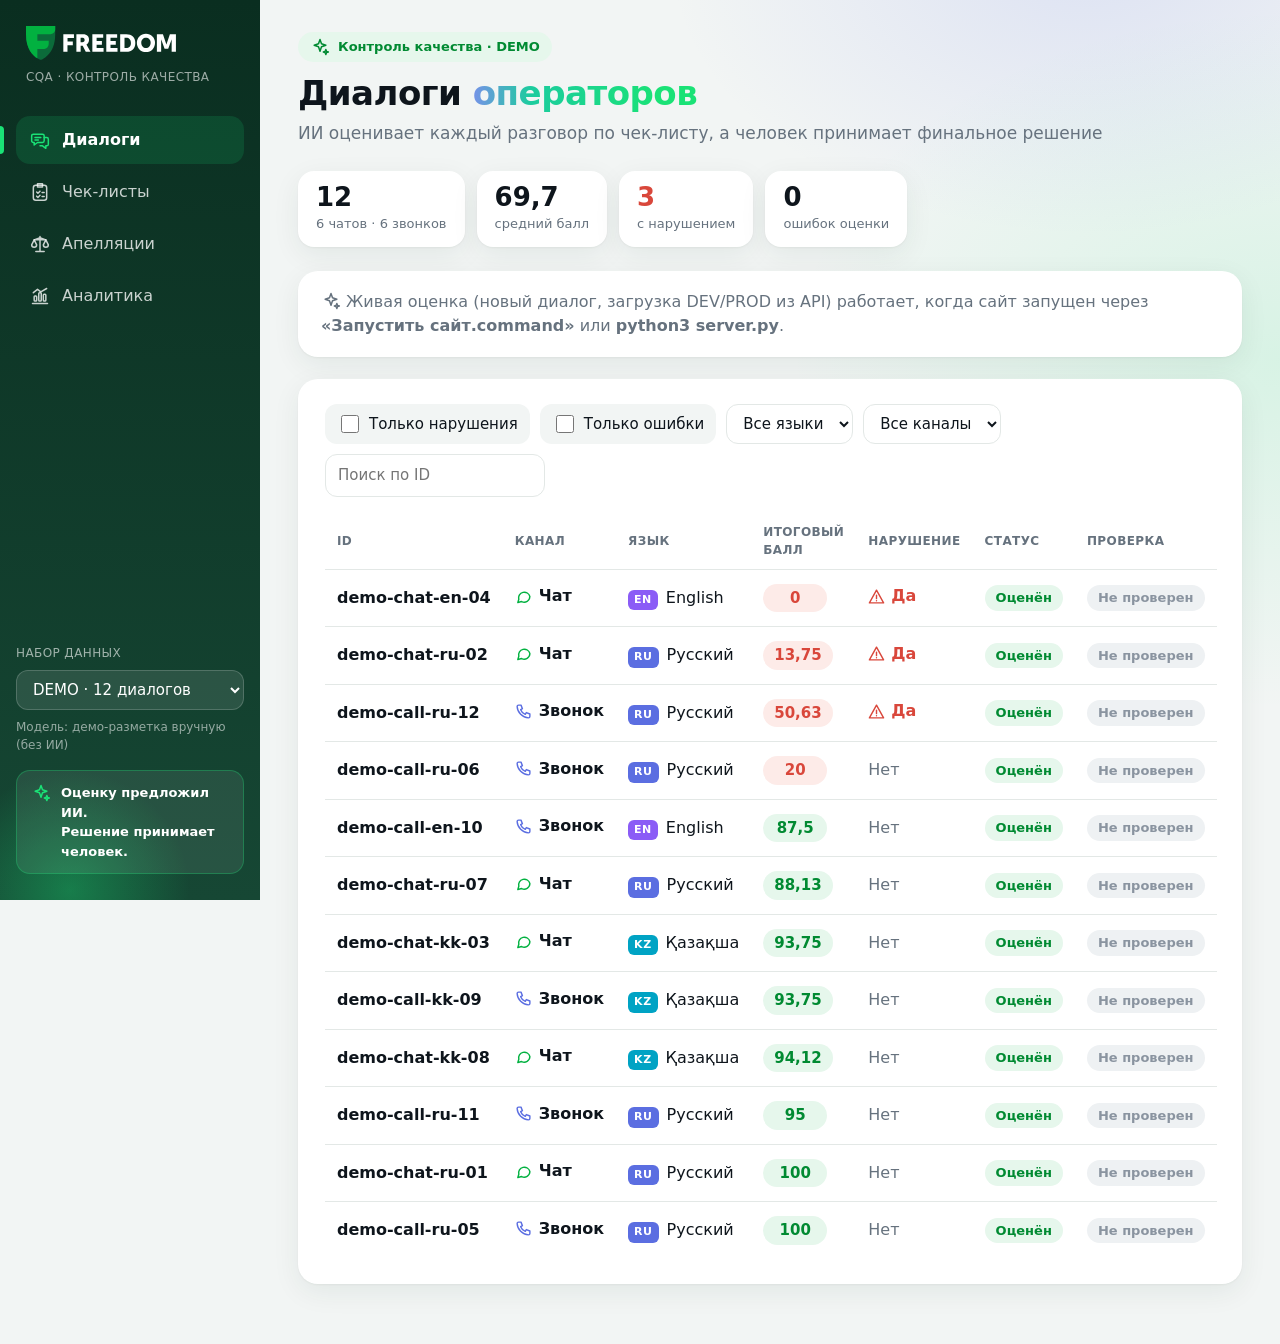
==== commit 5e3f6a35: "Живой продукт: server.py, оценка нового диалога, загрузка DEV/PROD из API по кнопке, редактор чек-ли" ====
--- a/web/index.html
+++ b/web/index.html
@@ -117,6 +117,32 @@
     </div>
   </div>
 
+  <!-- Окно "Оценить новый диалог" (живая оценка ИИ) -->
+  <div id="new-modal" class="modal hidden">
+    <div class="modal-card modal-wide">
+      <h3>Оценить новый диалог</h3>
+      <p class="muted">Вставьте диалог: каждая реплика с новой строки, в начале роль — «Клиент:», «Оператор:», «Бот:».
+        ИИ оценит его по текущему чек-листу.</p>
+      <div class="modal-row">
+        <label>Канал
+          <select id="new-channel"><option value="chat">Чат</option><option value="call">Звонок</option></select>
+        </label>
+        <label>Язык
+          <select id="new-language"><option value="">Определить сам</option><option value="ru">Русский</option>
+            <option value="kk">Қазақша</option><option value="en">English</option></select>
+        </label>
+      </div>
+      <label>Текст диалога
+        <textarea id="new-text" rows="10" placeholder="Клиент: Здравствуйте, ...&#10;Оператор: Добрый день! Меня зовут ..."></textarea>
+      </label>
+      <div class="modal-buttons">
+        <button class="btn" id="new-example" style="margin-right:auto">Вставить пример</button>
+        <button class="btn" id="new-cancel">Отмена</button>
+        <button class="btn btn-primary" id="new-save">Оценить</button>
+      </div>
+    </div>
+  </div>
+
   <div id="toast" class="toast hidden"></div>
 
   <script src="app.js"></script>
--- a/web/style.css
+++ b/web/style.css
@@ -367,7 +367,7 @@
 /* матрица качества */
 .heatmap { overflow-x: auto; }
 .heat-row {
-  display: grid; grid-template-columns: 170px repeat(8, minmax(64px, 1fr)) 84px;
+  display: grid; grid-template-columns: 170px repeat(var(--cols, 8), minmax(64px, 1fr)) 84px;
   gap: 4px; align-items: center; padding: 2px 0; min-width: 820px; border-radius: 10px; cursor: pointer;
 }
 .heat-row:hover:not(.heat-header) { background: #F4FBF6; }
@@ -430,3 +430,29 @@
   body { font-size: 17px; }
   .transcript { max-height: 760px; }
 }
+
+/* ===== Живая оценка ===== */
+.live-bar { margin-bottom: 22px; padding: 18px 22px; }
+.live-title { display: flex; align-items: center; gap: 10px; margin-bottom: 12px; }
+.live-title .i { color: var(--green); }
+.live-actions { display: flex; gap: 10px; flex-wrap: wrap; }
+.live-warning { margin-top: 12px; color: var(--red); font-weight: 600; display: flex; gap: 8px; align-items: center; }
+#job-box { margin-top: 14px; }
+.job-text { font-size: 14px; margin-bottom: 6px; font-weight: 600; }
+.progress { height: 10px; background: var(--gray-light); border-radius: 6px; overflow: hidden; }
+.progress div { height: 100%; width: 0; background: var(--gradient); transition: width .5s ease; }
+.btn:disabled { opacity: .6; cursor: wait; }
+.modal-wide { width: min(680px, 94vw); }
+.modal-row { display: flex; gap: 14px; }
+.modal-row label { flex: 1; }
+.modal-card textarea { font-family: inherit; }
+
+/* ===== Редактор чек-листа ===== */
+.editor-actions { display: flex; gap: 10px; flex-wrap: wrap; }
+.official-tag { font-size: 11px; font-weight: 750; color: var(--green-dark); background: var(--green-light); padding: 2px 7px; border-radius: 6px; margin-left: 6px; }
+.custom-tag { font-size: 11px; font-weight: 750; color: var(--violet); background: var(--violet-light); padding: 2px 7px; border-radius: 6px; margin-left: 6px; }
+.edit-form { display: grid; grid-template-columns: 1fr 1fr; gap: 14px; margin-top: 8px; }
+.edit-form .full { grid-column: 1 / -1; }
+.edit-form label { display: flex; flex-direction: column; gap: 6px; font-weight: 600; font-size: 15px; }
+.note-box { background: var(--blue-light); color: #2F3E9E; border-radius: 14px; padding: 12px 16px; margin-bottom: 18px; font-size: 15px; }
+.weight-input { width: 80px; font-weight: 800; font-size: 18px; color: var(--green-dark); text-align: center; }
